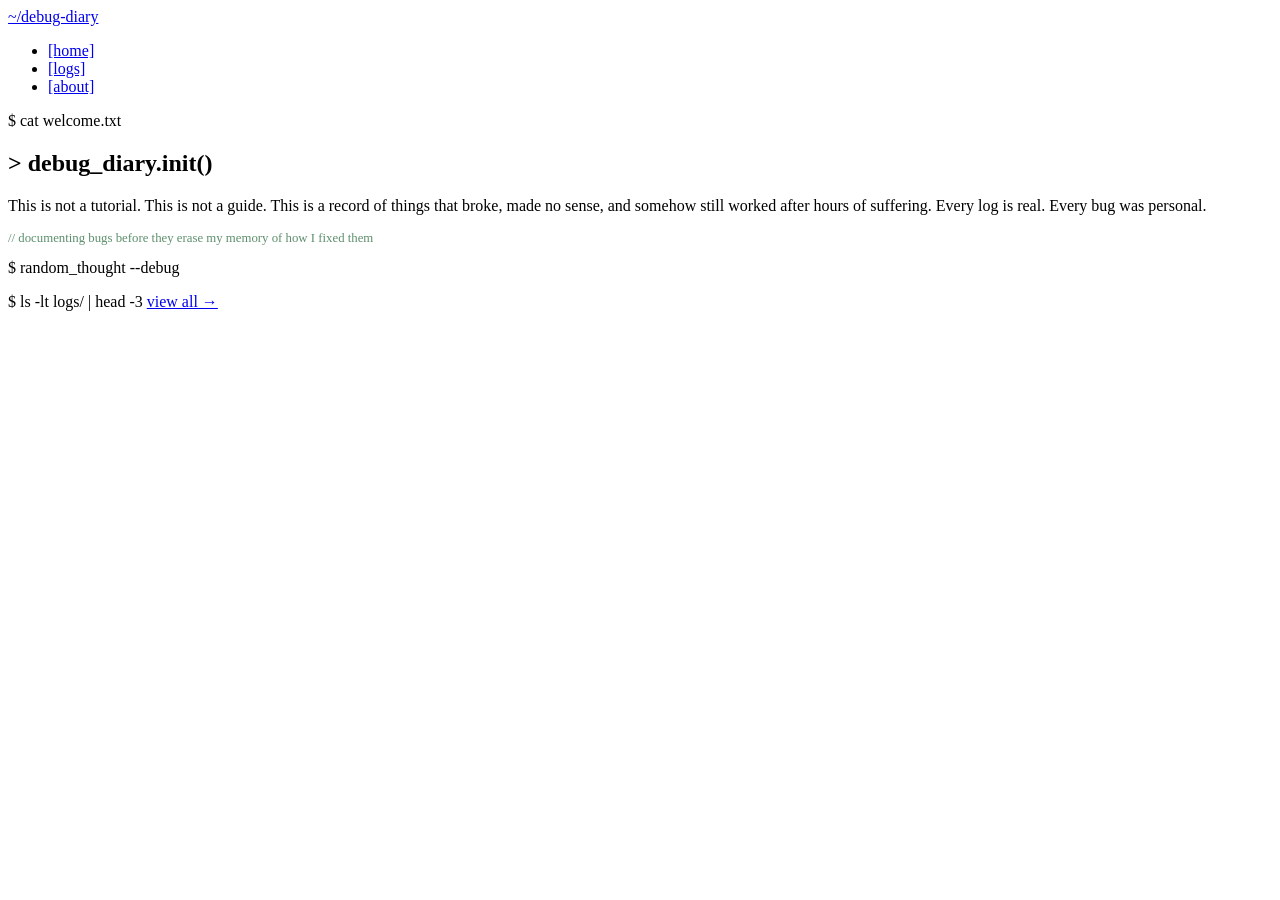
==== index.html @ 5e81d15d "Add files via upload" ====
<!DOCTYPE html>
<html lang="en">
<head>
  <meta charset="UTF-8" />
  <meta name="viewport" content="width=device-width, initial-scale=1.0" />
  <title>Debug Diary — Home</title>
  <meta name="description" content="A collection of bugs that made me question my career choices, my life decisions, and occasionally the laws of physics." />

  <!-- Google Fonts: monospace + sans-serif -->
  <link rel="preconnect" href="https://fonts.googleapis.com" />
  <link rel="preconnect" href="https://fonts.gstatic.com" crossorigin />
  <link href="https://fonts.googleapis.com/css2?family=Fira+Code:wght@400;600;700&family=Inter:wght@400;600;700&display=swap" rel="stylesheet" />

  <link rel="stylesheet" href="css/style.css" />
</head>
<body>

  <!-- ── Navigation ── -->
  <nav class="nav">
    <div class="nav-inner">
      <a href="index.html" class="nav-logo">~/debug-diary</a>
      <ul class="nav-links">
        <li><a href="index.html" class="active">[home]</a></li>
        <li><a href="logs.html">[logs]</a></li>
        <li><a href="about.html">[about]</a></li>
      </ul>
    </div>
  </nav>

  <!-- ── Hero ── -->
  <section class="hero container">
    <div class="prompt-line">$ cat welcome.txt</div>
    <h1 class="hero-title">
      &gt;&nbsp;debug_diary.init()<span class="cursor"></span>
    </h1>
    <p class="hero-subtitle">
    This is not a tutorial. This is not a guide.

    This is a record of things that broke, made no sense, and somehow still worked after hours of suffering.

    Every log is real. Every bug was personal.
    </p>

    <p style="margin-top: 12px; color: #5c8f6b; font-size: 0.8rem;">
    // documenting bugs before they erase my memory of how I fixed them
    </p>

    <!-- Random quote — populated by JS -->
    <div class="quote-box">
      <div class="quote-label">$ random_thought --debug</div>
      <blockquote class="quote-text" id="random-quote"></blockquote>
    </div>
  </section>

  <!-- ── Recent Logs ── -->
  <section class="container page-bottom" style="padding-top: 0;">
    <div class="section-header">
      <span class="section-label">$ ls -lt logs/ | head -3</span>
      <a href="logs.html" class="view-all-link">view all →</a>
    </div>

    <!-- Cards populated by JS -->
    <div class="logs-grid" id="recent-logs"></div>
  </section>

  <script src="js/logs.js"></script>
  <script>
    /* ── Random Quote ── */
    const quoteEl = document.getElementById('random-quote');
    const randomQuote = quotes[Math.floor(Math.random() * quotes.length)];

    let i = 0;
    quoteEl.textContent = '"';

    function typeQuote() {
     if (i < randomQuote.length) {
      quoteEl.textContent += randomQuote.charAt(i);
      i++;
      setTimeout(typeQuote, 20);
     }
     else {
     quoteEl.textContent += '"';
     }
    }

    typeQuote();

    /* ── Render 3 recent log cards ── */
    const recentLogs   = logs.slice(0, 3);
    const recentGrid   = document.getElementById('recent-logs');
    recentGrid.innerHTML = recentLogs.map(renderCard).join('');

    function renderCard(log) {
      return `
        <a class="log-card" href="log.html?id=${log.id}">
          <div class="log-card-inner">
            <span class="log-emoji">${log.emoji}</span>
            <div class="log-body">
              <div class="log-title-row">
                <span class="log-title">${escHtml(log.title)}</span>
                <span class="status-badge ${log.status}">${log.status}</span>
              </div>
              <p class="log-teaser">${escHtml(log.teaser)}</p>
              <div class="log-meta">
                <div class="tag-list">
                  ${log.tags.map(t => `<span class="tag">#${escHtml(t)}</span>`).join('')}
                </div>
              </div>
            </div>
          </div>
        </a>`;
    }

    /* Minimal HTML escaping for plain strings */
    function escHtml(str) {
      return str
        .replace(/&/g, '&amp;')
        .replace(/</g, '&lt;')
        .replace(/>/g, '&gt;')
        .replace(/"/g, '&quot;');
    }
  </script>
</body>
</html>
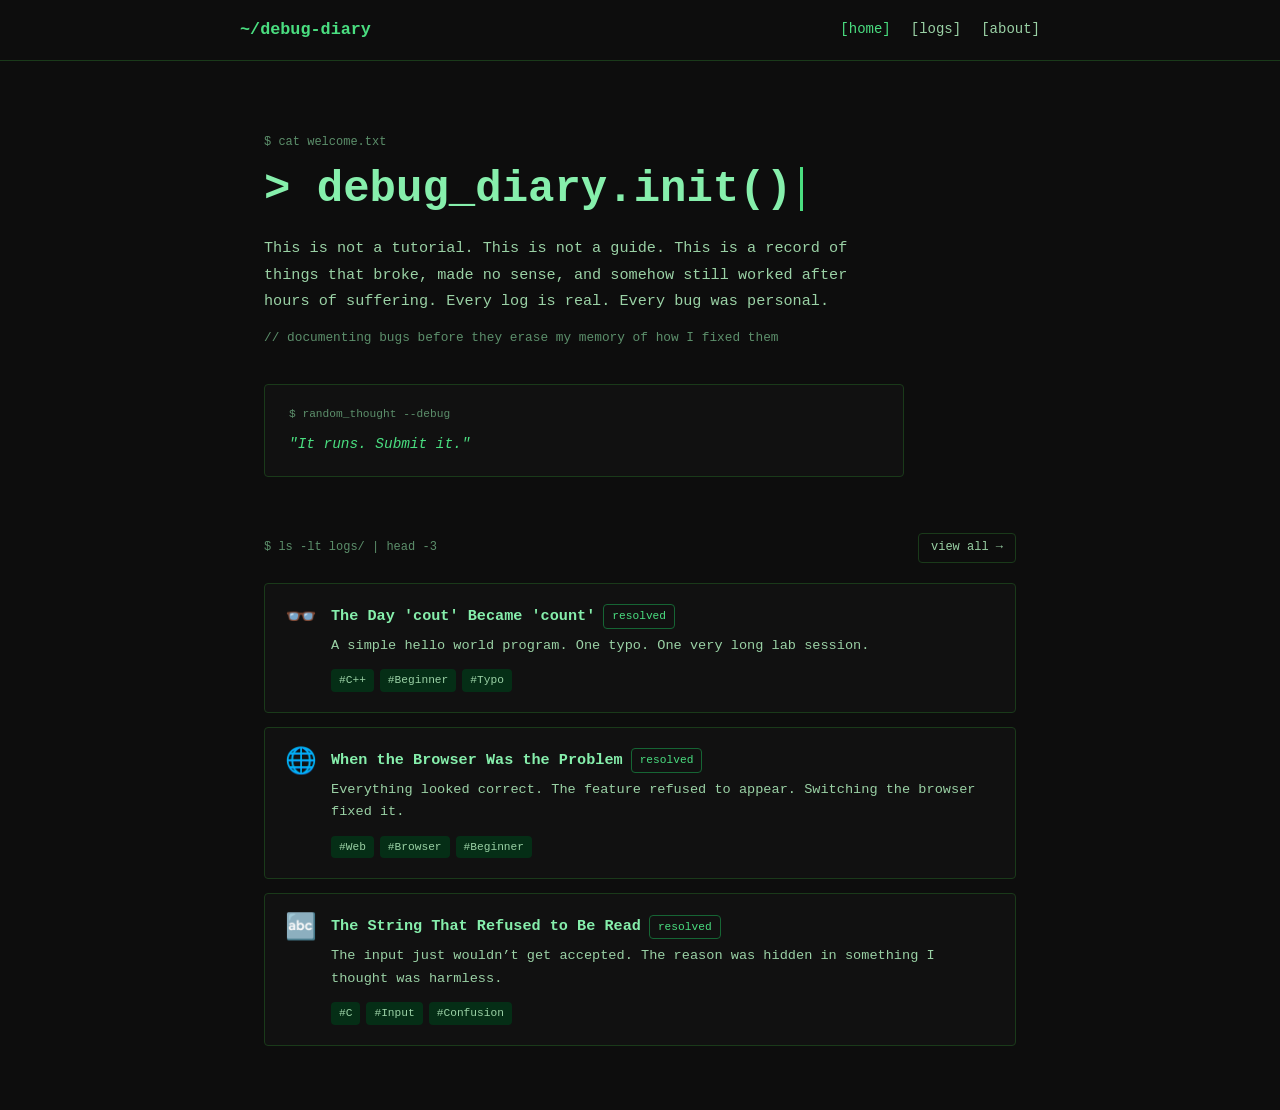
==== commit a96804c7: "Added Google Analytics Snippet" ====
--- a/index.html
+++ b/index.html
@@ -12,6 +12,18 @@
   <link href="https://fonts.googleapis.com/css2?family=Fira+Code:wght@400;600;700&family=Inter:wght@400;600;700&display=swap" rel="stylesheet" />
 
   <link rel="stylesheet" href="css/style.css" />
+
+<!-- Google tag (gtag.js) -->
+<script async src="https://www.googletagmanager.com/gtag/js?id=G-ZPZ3745X88"></script>
+<script>
+  window.dataLayer = window.dataLayer || [];
+  function gtag(){dataLayer.push(arguments);}
+  gtag('js', new Date());
+
+  gtag('config', 'G-ZPZ3745X88');
+</script>
+
+
 </head>
 <body>
 
--- a/css/style.css
+++ b/css/style.css
@@ -0,0 +1,632 @@
+/* =============================================================
+   Debug Diary — style.css
+   Modify CSS variables at the top to retheme the site easily.
+   ============================================================= */
+
+/* ── Theme Variables ──────────────────────────────────────── */
+:root {
+  /* Colors */
+  --bg:           #0d0d0d;
+  --bg-card:      #111111;
+  --bg-card-alt:  #0a110a;
+  --accent:       #4ade80;   /* neon green — change this to retheme */
+  --accent-dim:   #22c55e;
+  --accent-muted: #16a34a;
+  --accent-dark:  #166534;
+  --accent-faint: #052e16;
+  --text-dim: #9ad1a5;
+  --text-ghost: #5c8f6b;
+  --border:       #1a3a1a;
+  --border-hover: #2a5a2a;
+
+  /* Status colors */
+  --status-resolved: #4ade80;
+  --status-wip:      #facc15;
+  --status-open:     #f87171;
+  --status-resolved-bg: #052e16;
+  --status-resolved-border: #166534;
+  --status-wip-bg:      #422006;
+  --status-wip-border:  #854d0e;
+  --status-open-bg:     #3f0d0d;
+  --status-open-border: #7f1d1d;
+
+  /* Typography */
+  --font-mono: 'Fira Code', 'Cascadia Code', 'Courier New', Courier, monospace;
+  --font-sans: 'Inter', system-ui, -apple-system, sans-serif;
+
+  /* Sizing */
+  --max-width: 800px;
+  --radius:    4px;
+}
+
+/* ── Reset & Base ─────────────────────────────────────────── */
+*, *::before, *::after {
+  box-sizing: border-box;
+  margin: 0;
+  padding: 0;
+}
+
+html { scroll-behavior: smooth; }
+
+body {
+  background: var(--bg);
+  color: var(--accent);
+  font-family: var(--font-mono);
+  font-size: 15px;
+  line-height: 1.65;
+  min-height: 100vh;
+  animation: fadeIn 0.4s ease-in;
+}
+
+@keyframes fadeIn {
+  from {
+    opacity: 0;
+    transform: translateY(6px);
+  }
+  to {
+    opacity: 1;
+    transform: translateY(0);
+  }
+}
+
+a {
+  color: inherit;
+  text-decoration: none;
+}
+
+/* ── Scrollbar ────────────────────────────────────────────── */
+::-webkit-scrollbar { width: 6px; height: 6px; }
+::-webkit-scrollbar-track { background: var(--bg); }
+::-webkit-scrollbar-thumb { background: var(--border); border-radius: 3px; }
+::-webkit-scrollbar-thumb:hover { background: var(--border-hover); }
+
+/* ── Layout ───────────────────────────────────────────────── */
+.container {
+  max-width: var(--max-width);
+  margin: 0 auto;
+  padding: 0 24px;
+}
+
+/* ── Navigation ───────────────────────────────────────────── */
+.nav {
+  border-bottom: 1px solid var(--border);
+  padding: 16px 24px;
+}
+
+.nav-inner {
+  max-width: var(--max-width);
+  margin: 0 auto;
+  display: flex;
+  align-items: center;
+  justify-content: space-between;
+  flex-wrap: wrap;
+  gap: 12px;
+}
+
+.nav-logo {
+  font-weight: 700;
+  font-size: 1.05rem;
+  color: var(--accent);
+  transition: color 0.15s;
+}
+.nav-logo:hover { color: #86efac; }
+
+.nav-links {
+  display: flex;
+  gap: 20px;
+  list-style: none;
+  font-size: 0.875rem;
+}
+
+.nav-links a {
+  color: var(--text-dim);
+  transition: color 0.15s;
+}
+.nav-links a:hover,
+.nav-links a.active {
+  color: var(--accent);
+}
+
+/* ── Hero ─────────────────────────────────────────────────── */
+.hero {
+  padding: 72px 24px 56px;
+}
+
+.prompt-line {
+  font-size: 0.75rem;
+  color: var(--text-ghost);
+  margin-bottom: 10px;
+}
+
+.hero-title {
+  font-size: clamp(1.75rem, 5vw, 2.75rem);
+  font-weight: 700;
+  color: #86efac;
+  line-height: 1.2;
+  display: flex;
+  align-items: center;
+  flex-wrap: wrap;
+  gap: 4px;
+}
+
+/* Blinking cursor */
+.cursor {
+  display: inline-block;
+  width: 3px;
+  height: 1em;
+  background: var(--accent);
+  animation: blink 1.06s step-start infinite;
+  vertical-align: middle;
+  margin-left: 4px;
+}
+
+@keyframes blink {
+  0%, 100% { opacity: 1; }
+  50%       { opacity: 0; }
+}
+
+.hero-subtitle {
+  margin-top: 20px;
+  color: var(--text-dim);
+  max-width: 600px;
+  font-size: 0.95rem;
+  line-height: 1.75;
+}
+
+/* ── Quote Box ────────────────────────────────────────────── */
+.quote-box {
+  margin-top: 36px;
+  border: 1px solid var(--border);
+  background: var(--bg-card);
+  border-radius: var(--radius);
+  padding: 20px 24px;
+  max-width: 640px;
+  transition: all 0.2s ease;
+}
+
+.quote-label {
+  font-size: 0.7rem;
+  color: var(--text-ghost);
+  margin-bottom: 8px;
+}
+
+.quote-text {
+  font-style: italic;
+  color: var(--accent);
+  font-size: 0.9rem;
+  line-height: 1.7;
+}
+
+.quote-box:hover {
+  border-color: var(--border-hover);
+  box-shadow: 0 0 10px rgba(74, 222, 128, 0.1);
+}
+
+/* ── Section header ───────────────────────────────────────── */
+.section-header {
+  display: flex;
+  align-items: center;
+  justify-content: space-between;
+  flex-wrap: wrap;
+  gap: 12px;
+  margin-bottom: 20px;
+}
+
+.section-label {
+  font-size: 0.75rem;
+  color: var(--text-ghost);
+}
+
+.view-all-link {
+  font-size: 0.75rem;
+  color: var(--text-dim);
+  border: 1px solid var(--border);
+  padding: 4px 12px;
+  border-radius: var(--radius);
+  transition: color 0.15s, border-color 0.15s;
+}
+
+.view-all-link:hover {
+  color: var(--accent);
+  border-color: var(--border-hover);
+  background: rgba(74, 222, 128, 0.08);
+}
+
+/* ── Log Card ─────────────────────────────────────────────── */
+.logs-grid {
+  display: grid;
+  gap: 14px;
+}
+
+.log-card {
+  display: block;
+  border: 1px solid var(--border);
+  background: var(--bg-card);
+  border-radius: var(--radius);
+  padding: 20px;
+  transition: all 0.2s ease;
+  cursor: pointer;
+}
+
+.log-card:hover {
+  border-color: var(--border-hover);
+  background: #141414;
+  transform: translateY(-4px);
+  box-shadow: 0 0 12px rgba(74, 222, 128, 0.15);
+}
+
+.log-card-inner {
+  display: flex;
+  gap: 14px;
+  align-items: flex-start;
+}
+
+.log-emoji {
+  font-size: 1.6rem;
+  line-height: 1;
+  flex-shrink: 0;
+  margin-top: 2px;
+}
+
+.log-body { min-width: 0; flex: 1; }
+
+.log-title-row {
+  display: flex;
+  align-items: center;
+  flex-wrap: wrap;
+  gap: 8px;
+  margin-bottom: 6px;
+}
+
+.log-title {
+  font-size: 0.95rem;
+  font-weight: 700;
+  color: #86efac;
+  transition: color 0.15s;
+}
+.log-card:hover .log-title { color: #bbf7d0; }
+
+.log-index {
+  font-size: 0.7rem;
+  color: var(--text-ghost);
+  flex-shrink: 0;
+}
+
+/* Status badge */
+.status-badge {
+  font-size: 0.7rem;
+  border: 1px solid;
+  padding: 2px 8px;
+  border-radius: var(--radius);
+  font-family: var(--font-mono);
+  flex-shrink: 0;
+}
+.status-badge.resolved { color: var(--status-resolved); border-color: var(--status-resolved-border); }
+.status-badge.wip      { color: var(--status-wip);      border-color: var(--status-wip-border); }
+.status-badge.open     { color: var(--status-open);     border-color: var(--status-open-border); }
+
+.log-teaser {
+  color: var(--text-dim);
+  font-size: 0.85rem;
+  line-height: 1.65;
+  margin-bottom: 12px;
+}
+
+.log-meta {
+  display: flex;
+  align-items: center;
+  justify-content: space-between;
+  flex-wrap: wrap;
+  gap: 8px;
+}
+
+.tag-list {
+  display: flex;
+  flex-wrap: wrap;
+  gap: 6px;
+}
+
+.tag {
+  font-size: 0.7rem;
+  background: var(--accent-faint);
+  color: var(--text-dim);
+  padding: 2px 8px;
+  border-radius: var(--radius);
+}
+
+.log-date {
+  font-size: 0.7rem;
+  color: var(--text-ghost);
+  flex-shrink: 0;
+}
+
+/* ── Load More Button ─────────────────────────────────────── */
+.load-more-wrap {
+  text-align: center;
+  margin-top: 28px;
+}
+
+.btn-load-more {
+  background: transparent;
+  border: 1px solid var(--border);
+  color: var(--text-dim);
+  font-family: var(--font-mono);
+  font-size: 0.85rem;
+  padding: 10px 24px;
+  border-radius: var(--radius);
+  cursor: pointer;
+  transition: border-color 0.15s, color 0.15s;
+}
+.btn-load-more:hover {
+  border-color: var(--border-hover);
+  color: var(--accent);
+}
+
+.end-of-log {
+  text-align: center;
+  color: var(--text-ghost);
+  font-size: 0.8rem;
+  margin-top: 28px;
+}
+
+/* ── Page Header (Logs & About) ───────────────────────────── */
+.page-header {
+  padding: 48px 0 28px;
+}
+
+.page-header h1 {
+  font-size: clamp(1.4rem, 4vw, 1.9rem);
+  font-weight: 700;
+  color: #86efac;
+  margin-top: 6px;
+}
+
+.page-header p {
+  color: var(--text-ghost);
+  font-size: 0.8rem;
+  margin-top: 4px;
+}
+
+/* ── Single Log Page ──────────────────────────────────────── */
+.log-detail {
+  padding: 48px 0 72px;
+}
+
+.breadcrumb {
+  font-size: 0.72rem;
+  color: var(--text-ghost);
+  margin-bottom: 24px;
+}
+
+.log-detail-header {
+  margin-bottom: 28px;
+}
+
+.log-detail-title-row {
+  display: flex;
+  align-items: flex-start;
+  gap: 14px;
+  margin-bottom: 10px;
+}
+
+.log-detail-emoji {
+  font-size: 2.2rem;
+  line-height: 1;
+  flex-shrink: 0;
+  margin-top: 2px;
+}
+
+.log-detail-title {
+  font-size: clamp(1.1rem, 3vw, 1.5rem);
+  font-weight: 700;
+  color: #86efac;
+  line-height: 1.3;
+}
+
+.log-detail-meta {
+  display: flex;
+  align-items: center;
+  gap: 12px;
+  flex-wrap: wrap;
+  font-size: 0.72rem;
+  color: var(--text-ghost);
+  margin-top: 6px;
+}
+
+/* Story content */
+.story-section,
+.fix-section {
+  margin-bottom: 28px;
+}
+
+.section-marker {
+  font-size: 0.72rem;
+  color: var(--text-ghost);
+  margin-bottom: 10px;
+}
+
+.story-body,
+.fix-body {
+  color: var(--text-dim);
+  font-size: 0.875rem;
+  line-height: 1.75;
+}
+
+.story-body p,
+.fix-body p {
+  margin-bottom: 14px;
+}
+
+.story-body pre,
+.fix-body pre {
+  background: var(--bg-card);
+  border: 1px solid var(--border);
+  border-radius: var(--radius);
+  padding: 16px;
+  overflow-x: auto;
+  margin: 14px 0;
+  font-size: 0.8rem;
+  line-height: 1.65;
+  color: #86efac;
+}
+
+.story-body code,
+.fix-body code {
+  background: var(--bg-card);
+  border: 1px solid var(--border);
+  padding: 1px 5px;
+  border-radius: 3px;
+  font-size: 0.82em;
+  color: #86efac;
+}
+
+.story-body pre code,
+.fix-body pre code {
+  background: none;
+  border: none;
+  padding: 0;
+  font-size: inherit;
+}
+
+/* [ show fix ] toggle */
+.fix-toggle-wrap {
+  margin-bottom: 24px;
+}
+
+.btn-show-fix {
+  background: transparent;
+  border: 1px solid var(--border);
+  color: var(--text-dim);
+  font-family: var(--font-mono);
+  font-size: 0.85rem;
+  padding: 8px 18px;
+  border-radius: var(--radius);
+  cursor: pointer;
+  transition: border-color 0.15s, color 0.15s;
+}
+.btn-show-fix:hover {
+  border-color: var(--border-hover);
+  color: var(--accent);
+}
+
+.fix-content {
+  margin-top: 16px;
+  border: 1px solid var(--border);
+  background: var(--bg-card-alt);
+  border-radius: var(--radius);
+  padding: 20px;
+}
+
+.fix-content.hidden { display: none; }
+
+/* Status line at the bottom */
+.status-line {
+  border: 1px solid;
+  border-radius: var(--radius);
+  padding: 14px 18px;
+  display: flex;
+  align-items: center;
+  gap: 12px;
+  margin-top: 36px;
+}
+.status-line.resolved {
+  background: var(--status-resolved-bg);
+  border-color: var(--status-resolved-border);
+}
+.status-line.wip {
+  background: var(--status-wip-bg);
+  border-color: var(--status-wip-border);
+}
+.status-line.open {
+  background: var(--status-open-bg);
+  border-color: var(--status-open-border);
+}
+
+.status-line-label {
+  font-size: 0.72rem;
+  color: var(--text-ghost);
+}
+.status-line-value {
+  font-size: 0.85rem;
+  font-weight: 700;
+}
+.status-line.resolved .status-line-value { color: var(--status-resolved); }
+.status-line.wip      .status-line-value { color: var(--status-wip); }
+.status-line.open     .status-line-value { color: var(--status-open); }
+
+.back-link {
+  display: inline-block;
+  margin-top: 36px;
+  font-size: 0.85rem;
+  color: var(--text-dim);
+  transition: color 0.15s;
+  border-top: 1px solid var(--border);
+  padding-top: 24px;
+  width: 100%;
+}
+.back-link:hover { color: var(--accent); }
+
+/* ── About Page ───────────────────────────────────────────── */
+.about-content {
+  padding: 48px 0 72px;
+  max-width: 560px;
+}
+
+.terminal-block {
+  margin-bottom: 28px;
+}
+
+.terminal-prompt {
+  margin-bottom: 4px;
+}
+
+.terminal-prompt .dollar { color: var(--text-ghost); }
+.terminal-prompt .cmd   { color: var(--accent); }
+
+.terminal-output {
+  color: var(--text-dim);
+  font-size: 0.875rem;
+  line-height: 1.75;
+  padding-left: 16px;
+  border-left: 2px solid var(--border);
+  margin-top: 8px;
+}
+
+.terminal-cursor {
+  display: inline-block;
+  width: 10px;
+  height: 1em;
+  background: var(--accent);
+  animation: blink 1.06s step-start infinite;
+  vertical-align: text-bottom;
+  margin-left: 2px;
+}
+
+/* ── 404 ──────────────────────────────────────────────────── */
+.not-found {
+  display: flex;
+  flex-direction: column;
+  align-items: center;
+  justify-content: center;
+  min-height: 70vh;
+  text-align: center;
+  color: var(--text-dim);
+}
+.not-found .error-cmd { color: var(--text-ghost); font-size: 0.8rem; margin-bottom: 10px; }
+.not-found .error-msg { color: var(--status-open); margin-bottom: 20px; font-size: 0.9rem; }
+.not-found a { color: var(--text-dim); text-decoration: underline; font-size: 0.85rem; }
+.not-found a:hover { color: var(--accent); }
+
+/* ── Footer spacing ───────────────────────────────────────── */
+.page-bottom {
+  padding-bottom: 64px;
+}
+
+/* ── Responsive ───────────────────────────────────────────── */
+@media (max-width: 600px) {
+  .nav { padding: 14px 16px; }
+  .container { padding: 0 16px; }
+  .hero { padding: 48px 16px 40px; }
+  .page-header { padding: 32px 0 20px; }
+  .log-detail-title-row { gap: 10px; }
+}
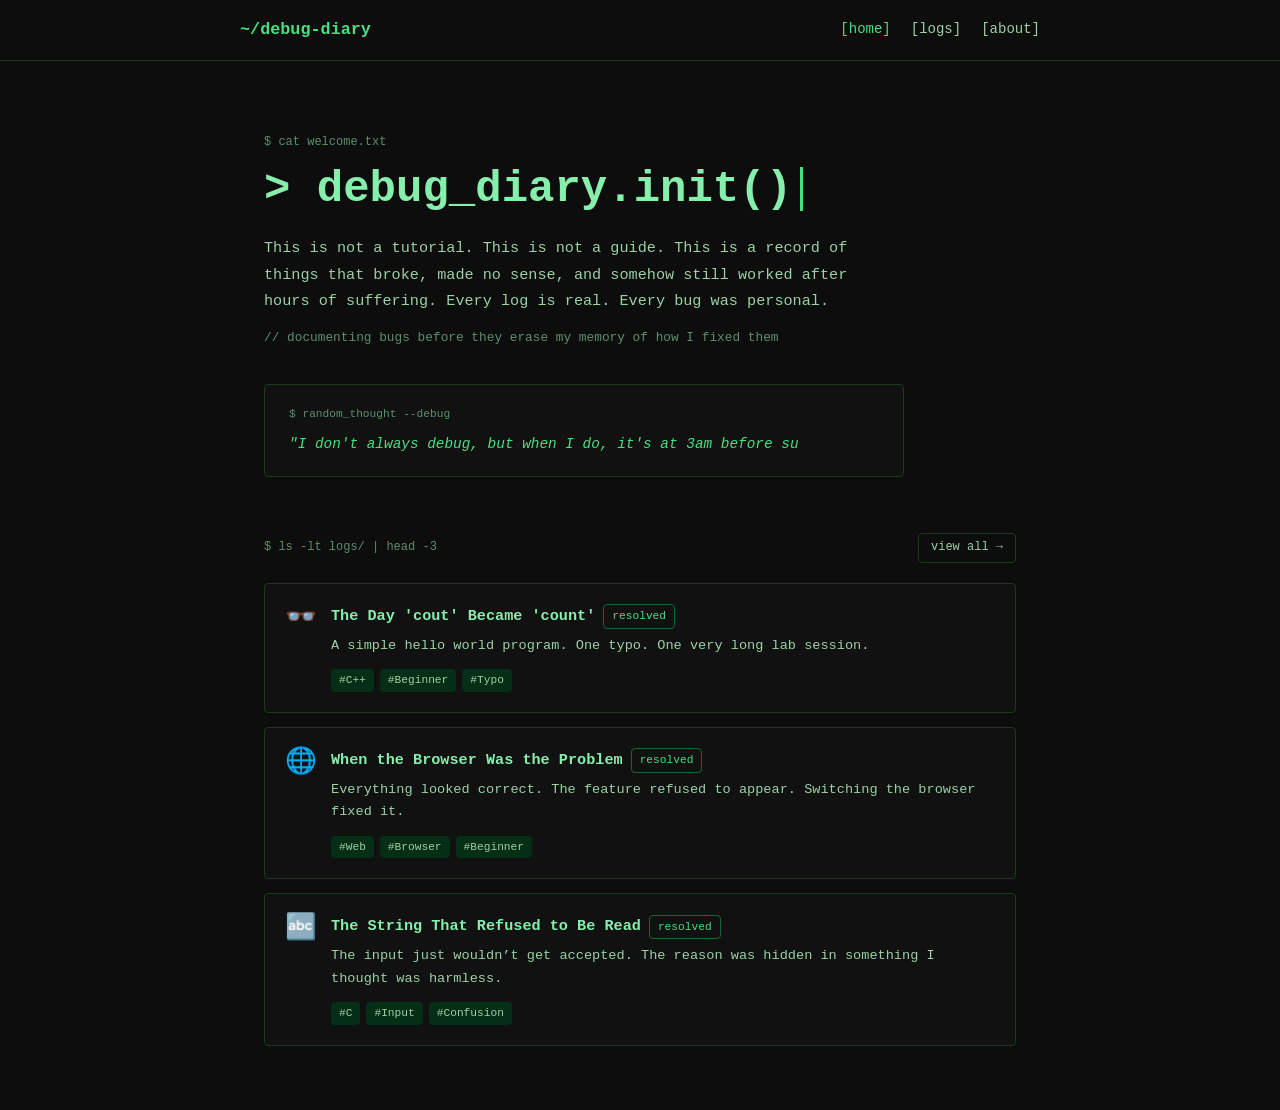
==== commit a293f31c: "added icon" ====
--- a/index.html
+++ b/index.html
@@ -4,6 +4,7 @@
   <meta charset="UTF-8" />
   <meta name="viewport" content="width=device-width, initial-scale=1.0" />
   <title>Debug Diary — Home</title>
+  <link rel="icon" href="/Debug Diary logo design.png" type="image/png" />
   <meta name="description" content="A collection of bugs that made me question my career choices, my life decisions, and occasionally the laws of physics." />
 
   <!-- Google Fonts: monospace + sans-serif -->
